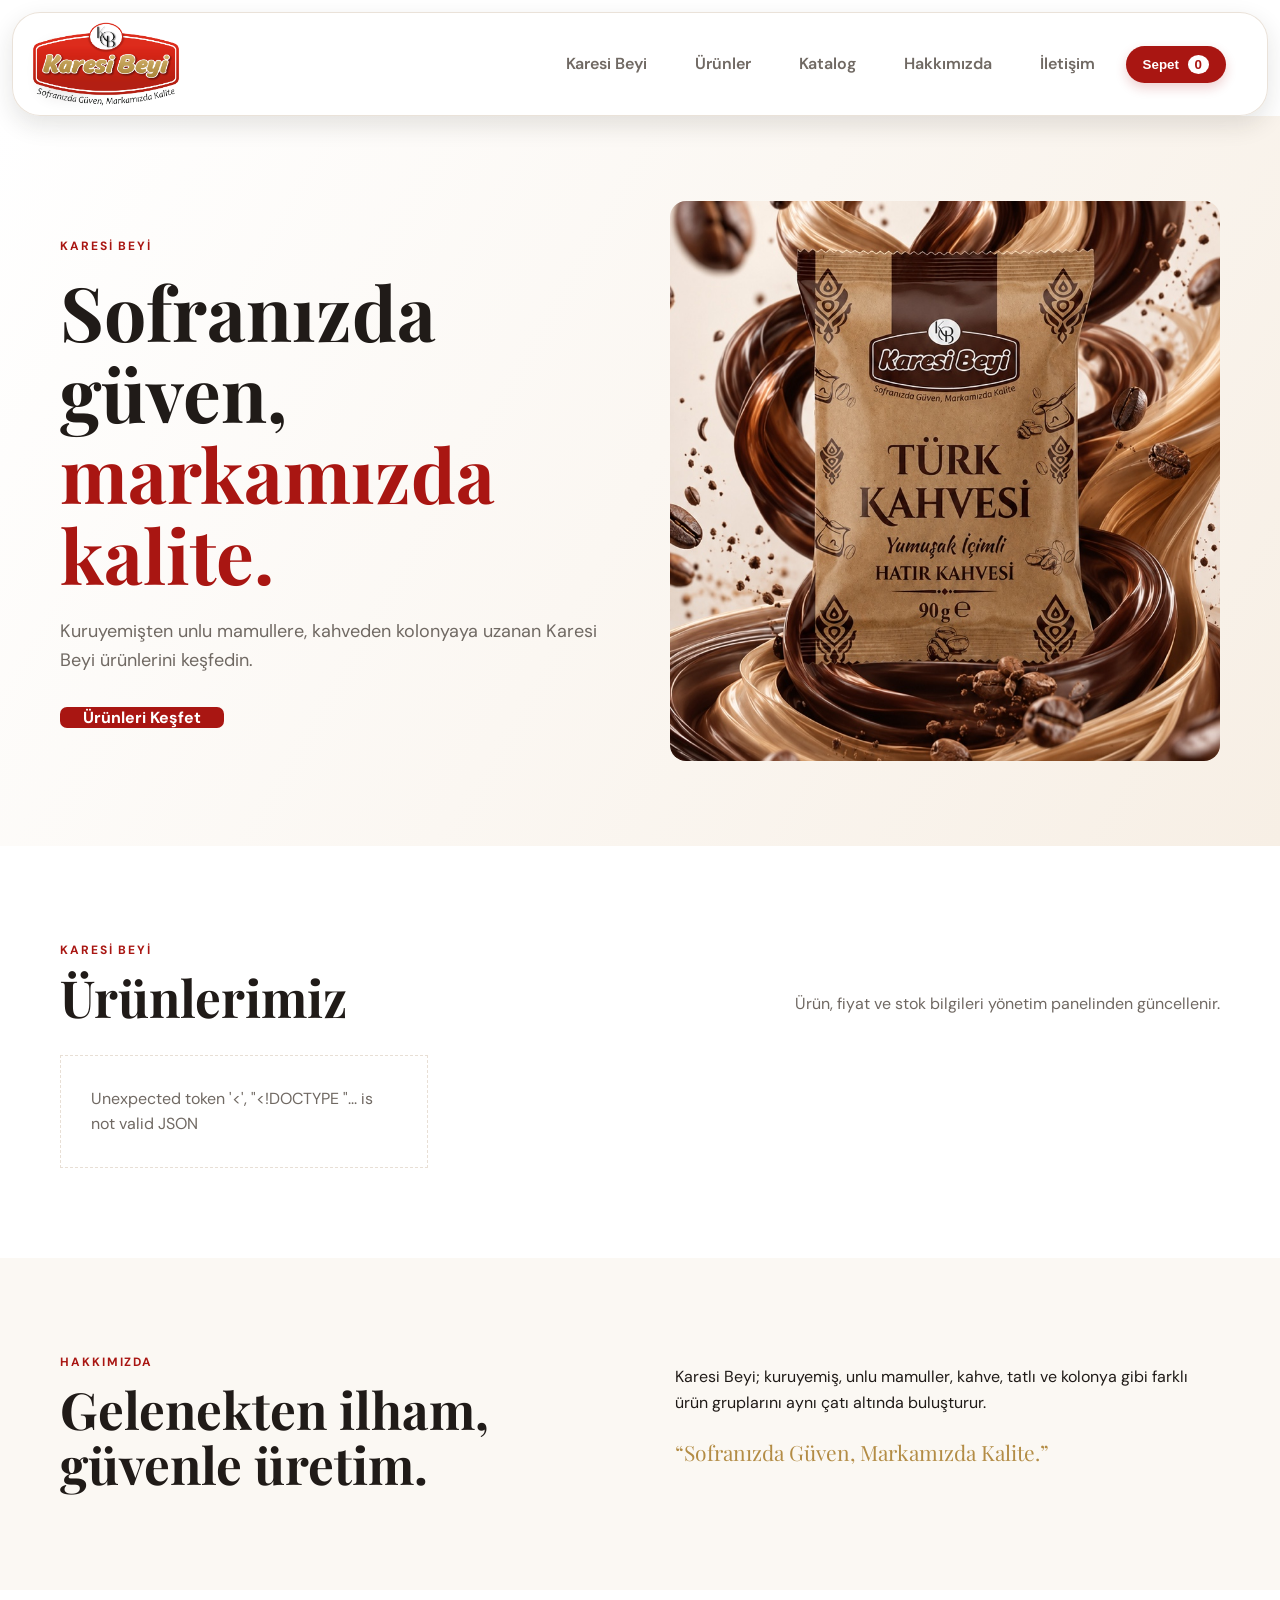
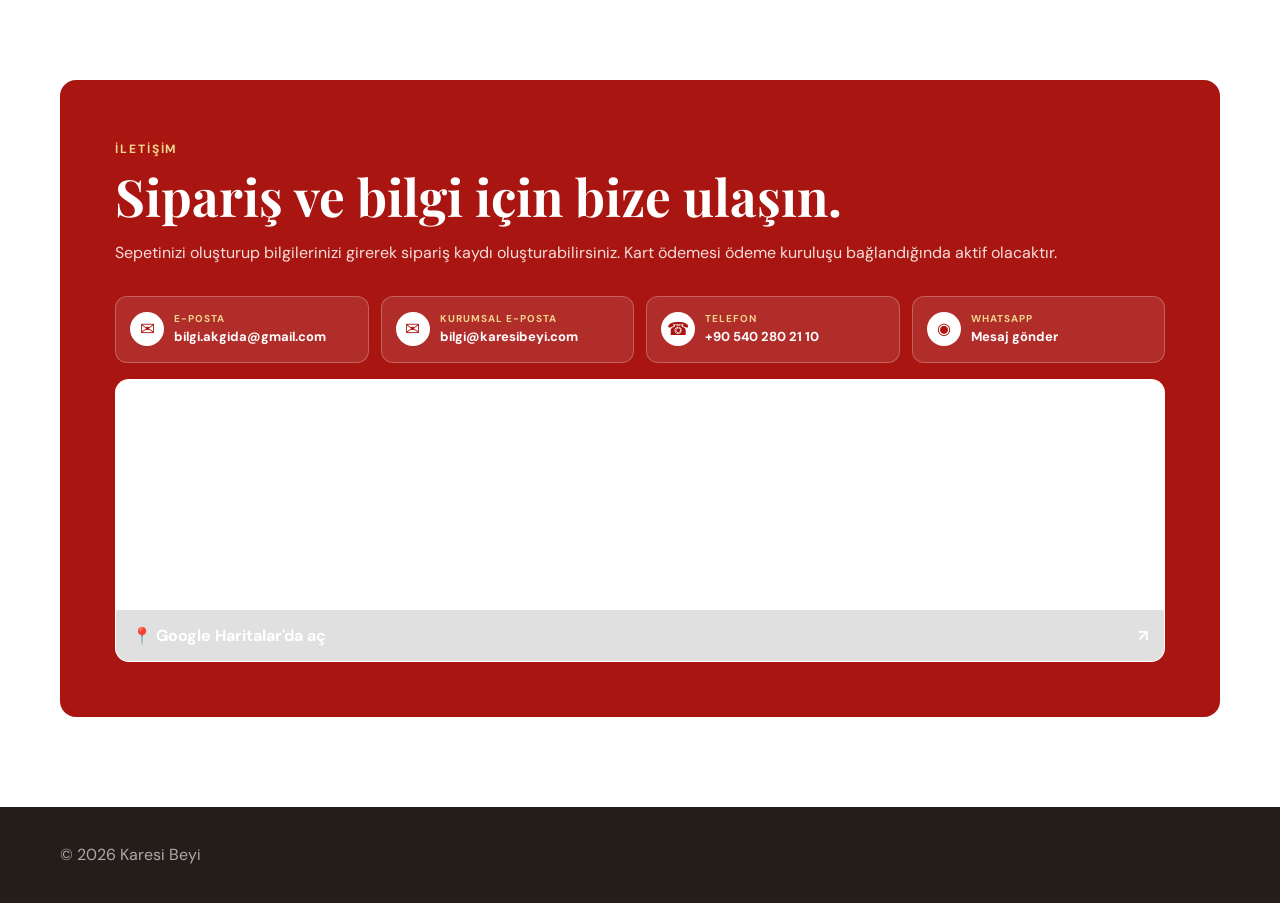
==== public/index.html @ 1f0e29c3 "Refine compact mobile product cards Co-authored-by: Copilot <223556219+Copilot@users.noreply.github." ====
<!doctype html>
<html lang="tr">
<head>
<meta charset="utf-8">
<meta name="viewport" content="width=device-width,initial-scale=1">
<meta name="description" content="Karesi Beyi ürünleri. Kuruyemiş, unlu mamuller, kahve, helva, kolonya ve daha fazlası.">
<title>Karesi Beyi | Sofranızda Güven, Markamızda Kalite</title>
<link rel="icon" type="image/png" href="assets/KB.png">
<link rel="stylesheet" href="style.css?v=mobile-product-cards-2-20261002">
</head>
<body>
<header class="site-header">
  <div class="container nav-wrap">
    <a class="brand" href="#top" aria-label="Karesi Beyi ana sayfa">
      <span class="brand-mark"><img src="assets/logo.png" alt="Karesi Beyi"></span>
    </a>
    <nav class="nav" id="siteNav">
      <a href="#top">Karesi Beyi</a>
      <a href="/products.html">Ürünler</a>
      <a href="/products.html">Katalog</a>
      <a href="#hakkimizda">Hakkımızda</a>
      <a href="#iletisim">İletişim</a>
      <button class="cart-btn" id="openCart">Sepet <span id="cartCount">0</span></button>
    </nav>
    <button class="menu-toggle" id="menuToggle" aria-label="Menüyü aç" aria-expanded="false">☰</button>
  </div>
</header>

<main id="top">
<section class="hero">
  <div class="container hero-grid">
    <div>
      <span class="eyebrow">Karesi Beyi</span>
      <h1>Sofranızda güven,<br><strong>markamızda kalite.</strong></h1>
      <p>Kuruyemişten unlu mamullere, kahveden kolonyaya uzanan Karesi Beyi ürünlerini keşfedin.</p>
      <a class="btn primary" href="#urunler">Ürünleri Keşfet</a>
    </div>
    <img class="hero-img" src="assets/kuruyemisler/turk-kahvesi.jpeg" alt="Karesi Beyi Türk Kahvesi">
  </div>
</section>

<section class="section" id="urunler">
  <div class="container">
    <div class="heading products-heading">
      <div>
        <span class="kicker">Karesi Beyi</span>
        <h2>Ürünlerimiz</h2>
      </div>
      <p>Ürün, fiyat ve stok bilgileri yönetim panelinden güncellenir.</p>
    </div>
    <div id="productGrid" class="product-grid"></div>
  </div>
</section>

<section class="section muted" id="hakkimizda">
  <div class="container two-col">
    <div><span class="kicker">Hakkımızda</span><h2>Gelenekten ilham, güvenle üretim.</h2></div>
    <div><p>Karesi Beyi; kuruyemiş, unlu mamuller, kahve, tatlı ve kolonya gibi farklı ürün gruplarını aynı çatı altında buluşturur.</p><p class="quote">“Sofranızda Güven, Markamızda Kalite.”</p></div>
  </div>
</section>

<section class="section" id="iletisim">
  <div class="container contact">
    <span class="kicker">İletişim</span>
    <h2>Sipariş ve bilgi için bize ulaşın.</h2>
    <p>Sepetinizi oluşturup bilgilerinizi girerek sipariş kaydı oluşturabilirsiniz. Kart ödemesi ödeme kuruluşu bağlandığında aktif olacaktır.</p>
    <div class="contact-details">
      <a class="contact-item" href="mailto:bilgi.akgida@gmail.com">
        <span class="contact-icon" aria-hidden="true">✉</span>
        <span><small>E-posta</small><strong>bilgi.akgida@gmail.com</strong></span>
      </a>
      <a class="contact-item" href="mailto:bilgi@karesibeyi.com">
        <span class="contact-icon" aria-hidden="true">✉</span>
        <span><small>Kurumsal e-posta</small><strong>bilgi@karesibeyi.com</strong></span>
      </a>
      <a class="contact-item" href="tel:+905402802110">
        <span class="contact-icon" aria-hidden="true">☎</span>
        <span><small>Telefon</small><strong>+90 540 280 21 10</strong></span>
      </a>
      <a class="contact-item" href="https://wa.me/905402802110" target="_blank" rel="noopener noreferrer">
        <span class="contact-icon whatsapp-icon" aria-hidden="true">◉</span>
        <span><small>WhatsApp</small><strong>Mesaj gönder</strong></span>
      </a>
    </div>
    <div class="map-frame">
      <iframe
        title="Ak Gıda Satış ve Pazarlama konumu"
        src="https://www.google.com/maps?q=39.672668,27.88348&z=15&output=embed"
        loading="lazy"
        referrerpolicy="no-referrer-when-downgrade"></iframe>
      <a class="map-link" href="https://maps.app.goo.gl/a7nsjvpkQYQzvf5y8" target="_blank" rel="noopener noreferrer">
        <span>📍 Google Haritalar'da aç</span><span aria-hidden="true">↗</span>
      </a>
    </div>
  </div>
</section>
</main>

<div class="drawer" id="cartDrawer" aria-hidden="true">
  <div class="drawer-panel">
    <div class="drawer-head"><h2>Sepetim</h2><button id="closeCart">×</button></div>
    <div id="cartItems"></div>
    <div class="cart-total"><span>Toplam</span><strong id="cartTotal">₺0,00</strong></div>
    <button class="btn primary full" id="checkoutBtn">Siparişi Oluştur</button>
    <p class="small">Kart ödemesi henüz bağlı değil. Bu aşamada sipariş kaydı oluşturulur.</p>
  </div>
</div>

<div class="modal" id="checkoutModal">
  <div class="modal-box">
    <button class="close" id="closeCheckout">×</button>
    <span class="kicker">Sipariş</span><h2>Bilgilerinizi girin</h2>
    <form id="checkoutForm">
      <input required name="name" placeholder="Ad Soyad">
      <input required name="phone" placeholder="Telefon">
      <input required type="email" name="email" placeholder="E-posta">
      <input required name="city" placeholder="İl">
      <input required name="district" placeholder="İlçe">
      <textarea required name="address" placeholder="Açık adres"></textarea>
      <textarea name="note" placeholder="Sipariş notu (opsiyonel)"></textarea>
      <button class="btn primary full" type="submit">Siparişi Gönder</button>
    </form>
    <div id="checkoutMessage"></div>
  </div>
</div>

<footer><div class="container">© <span id="year"></span> Karesi Beyi</div></footer>
<script src="script.js?v=mobile-first-20261002"></script>
</body>
</html>
---- public/style.css ----
@import url('https://fonts.googleapis.com/css2?family=DM+Sans:wght@400;500;600;700&family=Playfair+Display:wght@600;700&display=swap');

:root{--red:#a91612;--dark:#241d19;--cream:#fbf8f3;--muted:#706963;--line:#e8dfd5}
*{box-sizing:border-box}html{scroll-behavior:smooth}body{margin:0;color:#201b18;font-family:"DM Sans",Arial,sans-serif;line-height:1.6}
a{text-decoration:none;color:inherit}.container{width:min(1160px,calc(100% - 32px));margin:auto}
.site-header{position:sticky;top:0;z-index:20;background:transparent;border:0;backdrop-filter:none;padding-top:12px}
.nav-wrap{width:calc(100% - 24px);min-height:104px;display:flex;align-items:center;justify-content:space-between;padding:0 32px 0 28px;border:1px solid rgba(232,223,213,.9);border-radius:28px;background:rgba(255,255,255,.96);box-shadow:0 9px 24px rgba(36,29,25,.12);transition:min-height .25s ease}.brand{position:relative;z-index:2;display:inline-flex;align-items:center;color:var(--dark);transition:transform .25s ease}.brand:hover{transform:translateY(-2px)}.brand-mark{position:relative;display:grid;place-items:center;width:52px;height:52px;margin:0;border:1px solid #ead4c7;border-radius:15px;background:linear-gradient(145deg,#fff,#f8eee5);box-shadow:0 7px 16px rgba(36,29,25,.1);overflow:visible}.brand-mark img{position:absolute;z-index:3;width:190px;height:90px;max-width:none;object-fit:contain;display:block;transform:translate(35px,0)}.site-header.scrolled .nav-wrap{min-height:88px}.site-header.scrolled .brand-mark{width:42px;height:42px;margin:0;border-radius:12px}.site-header.scrolled .brand-mark img{width:170px;height:80px;transform:translate(35px,0)}.nav{display:flex;align-items:center;gap:14px;padding:7px 9px;border:0;border-radius:999px;background:transparent;font-weight:600;font-size:16px}
.nav a{position:relative;padding:12px 17px;color:var(--muted);border-radius:999px;transition:color .2s ease,background .2s ease}.nav a:hover,.nav a.active{color:var(--red);background:#fff5f2}.nav a::after{content:"";position:absolute;left:50%;bottom:3px;width:0;height:2px;border-radius:2px;background:var(--red);transform:translateX(-50%);transition:width .2s ease}.nav a:hover::after,.nav a.active::after{width:18px}
.cart-btn{border:0;background:var(--red);color:#fff;border-radius:999px;padding:11px 17px;font-weight:700;cursor:pointer;box-shadow:0 5px 12px rgba(169,22,18,.2);transition:transform .2s ease,background .2s ease}.cart-btn:hover{background:#86110e;transform:translateY(-1px)}
.cart-btn span{background:#fff;color:var(--red);border-radius:50%;padding:2px 7px;margin-left:5px}
.menu-toggle{display:none;border:0;background:#fff4f1;color:var(--red);border-radius:10px;padding:8px 11px;font-size:22px;cursor:pointer}.hero{background:linear-gradient(120deg,#fff,#f7efe5);padding:85px 0}
.hero-grid{display:grid;grid-template-columns:1fr 1fr;gap:60px;align-items:center}
.eyebrow,.kicker{color:var(--red);font-size:12px;letter-spacing:.16em;text-transform:uppercase;font-weight:700}
.hero h1,h2{font-family:"Playfair Display",serif;line-height:1.08}.hero h1{font-size:clamp(45px,6vw,75px);margin:14px 0 22px}
.hero h1 strong{color:var(--red)}.hero p{font-size:18px;color:var(--muted);max-width:560px;margin-bottom:30px}
.hero-img{width:100%;max-height:560px;object-fit:cover;border-radius:16px}.btn{border:0;min-height:50px;padding:0 23px;border-radius:7px;font-weight:700;cursor:pointer}
.primary{background:var(--red);color:#fff}.full{width:100%}.section{padding:90px 0}.muted{background:var(--cream)}
.heading{display:flex;justify-content:space-between;align-items:end;gap:30px;margin-bottom:22px}.heading p{max-width:430px;color:var(--muted)}
h2{font-size:clamp(34px,4vw,52px);margin:8px 0}.product-grid{display:grid;grid-template-columns:repeat(3,1fr);gap:20px}
.product-grid{display:grid;gap:28px}.product-rail{min-width:0;padding:25px;border:1px solid var(--line);border-radius:20px;background:linear-gradient(135deg,#fff 0%,#fbf7f1 100%);box-shadow:0 12px 30px rgba(36,29,25,.06)}.rail-heading{display:flex;align-items:center;gap:14px;min-height:40px;margin-bottom:18px}.rail-heading h3{font-family:"Playfair Display",serif;font-size:29px;line-height:1.15;white-space:nowrap;margin:0}.rail-heading span{color:var(--red);font-size:11px;line-height:1.2;font-weight:700;letter-spacing:.13em;text-transform:uppercase;white-space:nowrap}.rail-window{overflow:hidden;margin:0;border-radius:12px}.rail-track{display:flex;gap:20px;width:max-content;animation:rail-slide 28s linear infinite}.rail-duplicate{display:contents}.single-product .rail-track{width:100%;animation:none}.product-rail:hover .rail-track{animation-play-state:paused}.category-empty{padding:28px 20px;border:1px dashed var(--line);border-radius:12px;color:var(--muted);text-align:center}
@keyframes rail-slide{from{transform:translateX(0)}to{transform:translateX(calc(-50% - 10px))}}
.product-card{display:flex;flex-direction:column;flex:0 0 300px;height:515px;border:1px solid var(--line);background:#fff;box-shadow:0 8px 24px rgba(36,29,25,.05)}.product-img{height:270px;flex:0 0 270px;background:#f5f1ec;overflow:hidden}
.product-img img{width:100%;height:100%;object-fit:cover}.product-info{display:flex;flex:0 0 245px;flex-direction:column;height:245px;padding:18px}.product-info small{color:var(--red);font-weight:700;text-transform:uppercase}
.product-info h3{min-height:58px;font-family:"Playfair Display",serif;font-size:23px;line-height:1.25;margin:5px 0}.product-description{height:44px;overflow:hidden;color:var(--muted);font-size:14px}
.price{height:28px;font-weight:700;font-size:18px;margin:12px 0}.add{width:100%;margin-top:auto;border:1px solid var(--red);background:#fff;color:var(--red);padding:11px;border-radius:6px;font-weight:700;cursor:pointer}
.add:hover{background:var(--red);color:#fff}.add:disabled{opacity:.45;cursor:not-allowed;background:#fff;color:#777;border-color:#ddd}
.two-col{display:grid;grid-template-columns:1fr 1fr;gap:70px}.quote{font-family:"Playfair Display",serif;color:#b38c45;font-size:21px}
.contact{background:var(--red);color:#fff;padding:55px;border-radius:16px}.contact .kicker{color:#f1d58d}.contact p{color:#f4ddda}
.contact-details{display:grid;grid-template-columns:repeat(auto-fit,minmax(205px,1fr));gap:12px;margin-top:30px}.contact-item{display:flex;align-items:center;gap:10px;min-width:0;padding:14px;border:1px solid rgba(255,255,255,.24);border-radius:12px;background:rgba(255,255,255,.1);transition:background .2s ease,transform .2s ease}.contact-item:hover{background:rgba(255,255,255,.18);transform:translateY(-2px)}.contact-icon{display:grid;place-items:center;flex:0 0 34px;width:34px;height:34px;border-radius:50%;background:#fff;color:var(--red);font-size:18px}.whatsapp-icon{font-size:16px}.contact-item span:last-child{display:flex;flex-direction:column;min-width:0}.contact-item small{color:#f1d58d;font-size:10px;font-weight:700;letter-spacing:.1em;text-transform:uppercase}.contact-item strong{overflow:hidden;color:#fff;font-size:13px;text-overflow:ellipsis;white-space:nowrap}.map-frame{margin-top:16px;overflow:hidden;border:1px solid rgba(255,255,255,.3);border-radius:14px;background:#fff}.map-frame iframe{display:block;width:100%;height:230px;border:0}.map-link{display:flex;justify-content:space-between;gap:15px;padding:13px 16px;color:#fff;font-weight:700;background:rgba(0,0,0,.12)}.map-link:hover{background:rgba(0,0,0,.2)}
footer{background:var(--dark);color:#aaa;padding:35px 0}.drawer,.modal{position:fixed;inset:0;background:rgba(0,0,0,.45);z-index:100;display:none}
.drawer.open,.modal.open{display:block}.drawer-panel{margin-left:auto;width:min(450px,100%);height:100%;background:#fff;padding:25px;overflow:auto}
.drawer-head{display:flex;justify-content:space-between}.drawer-head button,.close{border:0;background:none;font-size:30px;cursor:pointer}
.cart-row{display:grid;grid-template-columns:70px 1fr auto;gap:12px;padding:15px 0;border-bottom:1px solid var(--line)}
.cart-row img{width:70px;height:70px;object-fit:cover}.qty button{border:1px solid var(--line);background:#fff;padding:2px 8px;cursor:pointer}
.cart-total{display:flex;justify-content:space-between;font-size:19px;padding:20px 0}.small{font-size:12px;color:#777}
.modal{align-items:center;justify-content:center}.modal.open{display:flex}.modal-box{position:relative;background:#fff;width:min(560px,calc(100% - 28px));max-height:90vh;overflow:auto;padding:35px;border-radius:14px}
.close{position:absolute;right:15px;top:10px}.modal form{display:grid;gap:11px;margin-top:20px}
.modal input,.modal textarea{width:100%;padding:13px;border:1px solid var(--line);border-radius:6px;font:inherit}
.modal textarea{min-height:90px;resize:vertical}.error,.success{margin-top:15px;padding:10px;border-radius:6px}
.error{background:#fee;color:#900}.success{background:#efe;color:#063}.empty{padding:30px;border:1px dashed var(--line);color:var(--muted)}
@media(max-width:800px){.site-header{padding-top:8px}.nav-wrap{width:calc(100% - 16px);min-height:78px;padding:0 18px;border-radius:20px}.nav{position:absolute;top:75px;left:16px;right:16px;display:none;flex-direction:column;align-items:stretch;gap:4px;padding:10px;border:1px solid var(--line);border-radius:16px;background:#fff;box-shadow:0 14px 30px rgba(36,29,25,.12)}.nav.open{display:flex}.nav a{text-align:center;padding:12px}.nav a::after{display:none}.cart-btn{width:100%}.menu-toggle{display:block}.hero-grid,.two-col{grid-template-columns:1fr}.heading{display:block}.heading p{margin-top:14px}.hero{padding:60px 0}.rail-track{animation-duration:23s}}
@media(max-width:800px){.nav{position:absolute;top:75px;left:16px;right:16px;display:none;flex-direction:column;align-items:stretch;gap:4px;padding:10px;border-radius:16px;box-shadow:0 14px 30px rgba(36,29,25,.12)}.nav.open{display:flex}.nav a{text-align:center;padding:12px}.nav a::after{display:none}.cart-btn{width:100%}.menu-toggle{display:block}.hero-grid,.two-col{grid-template-columns:1fr}.heading{display:block}.heading p{margin-top:14px}.hero{padding:60px 0}.rail-track{animation-duration:23s}}
@media(max-width:800px){.product-grid{grid-template-columns:1fr}.contact-details{grid-template-columns:repeat(2,1fr)}}
@media(max-width:550px){.brand-mark{width:52px;height:52px;margin:0;border-radius:15px}.brand-mark img{width:165px;height:78px;transform:translate(35px,0)}.site-header.scrolled .brand-mark{width:42px;height:42px;margin:0}.site-header.scrolled .brand-mark img{width:150px;height:70px;transform:translate(35px,0)}.product-grid{gap:18px}.product-rail{width:100%;overflow:hidden;padding:16px;border-radius:15px}.rail-heading{align-items:flex-start;flex-direction:row;justify-content:space-between;gap:8px;min-height:34px;margin-bottom:14px}.rail-heading h3{max-width:65%;overflow:hidden;font-size:23px;text-overflow:ellipsis;white-space:nowrap}.rail-heading span{font-size:9px;text-align:right}.rail-window{width:100%;overflow-x:auto;overflow-y:hidden;touch-action:pan-x;overscroll-behavior-x:contain;-webkit-overflow-scrolling:touch;scrollbar-width:none}.rail-window::-webkit-scrollbar{display:none}.rail-track{display:flex;gap:12px;width:max-content;animation:rail-slide 26s linear infinite;scroll-snap-type:x proximity}.rail-track>.product-card{scroll-snap-align:start}.rail-duplicate{display:contents}.single-product .rail-track{display:flex;width:100%;animation:none}.product-card{flex:0 0 calc(100vw - 72px);width:calc(100vw - 72px);height:485px}.product-img{height:240px;flex-basis:240px}.product-info{flex-basis:245px;height:245px;padding:16px}.contact{padding:30px 22px}.contact-details{grid-template-columns:1fr}.contact-item strong{font-size:12px}}
@media(max-width:550px){.hero{padding:40px 0}.hero h1{font-size:clamp(38px,10vw,44px);margin:12px 0 16px}.hero p{font-size:16px;margin-bottom:22px}.hero-img{height:360px;max-height:none;object-fit:cover}.section{padding:64px 0}.product-card{flex-basis:calc(100vw - 92px);width:calc(100vw - 92px);height:455px}.product-img{height:210px;flex-basis:210px}.product-info{height:245px;flex-basis:245px}.rail-window{touch-action:pan-x pan-y}.rail-window.user-interacting .rail-track{animation-play-state:paused!important}}
@media(max-width:550px){.product-rail{padding:14px;border-radius:16px;background:#fff;box-shadow:0 5px 18px rgba(36,29,25,.05)}.rail-heading{margin-bottom:12px}.rail-heading h3{font-size:21px}.rail-window{border-radius:12px}.rail-track{gap:12px}.product-card{flex:0 0 min(270px,calc(100vw - 92px));width:min(270px,calc(100vw - 92px));height:auto;overflow:hidden;border:1px solid #eee8e1;border-radius:13px;box-shadow:0 3px 12px rgba(36,29,25,.06)}.product-img{height:170px;flex:0 0 170px;padding:10px;background:#f8f6f2}.product-img img{border-radius:7px;object-fit:contain}.product-info{height:auto;min-height:0;flex:1 0 auto;padding:13px}.product-info small{font-size:10px;letter-spacing:.08em}.product-info h3{min-height:0;font-size:19px;line-height:1.2;margin:5px 0}.product-description{display:-webkit-box;height:auto;max-height:38px;margin:3px 0;overflow:hidden;font-size:12px;line-height:1.5;-webkit-box-orient:vertical;-webkit-line-clamp:2}.price{height:auto;margin:7px 0;font-size:17px}.add{margin-top:8px;padding:9px 10px;border-radius:8px;font-size:13px}}
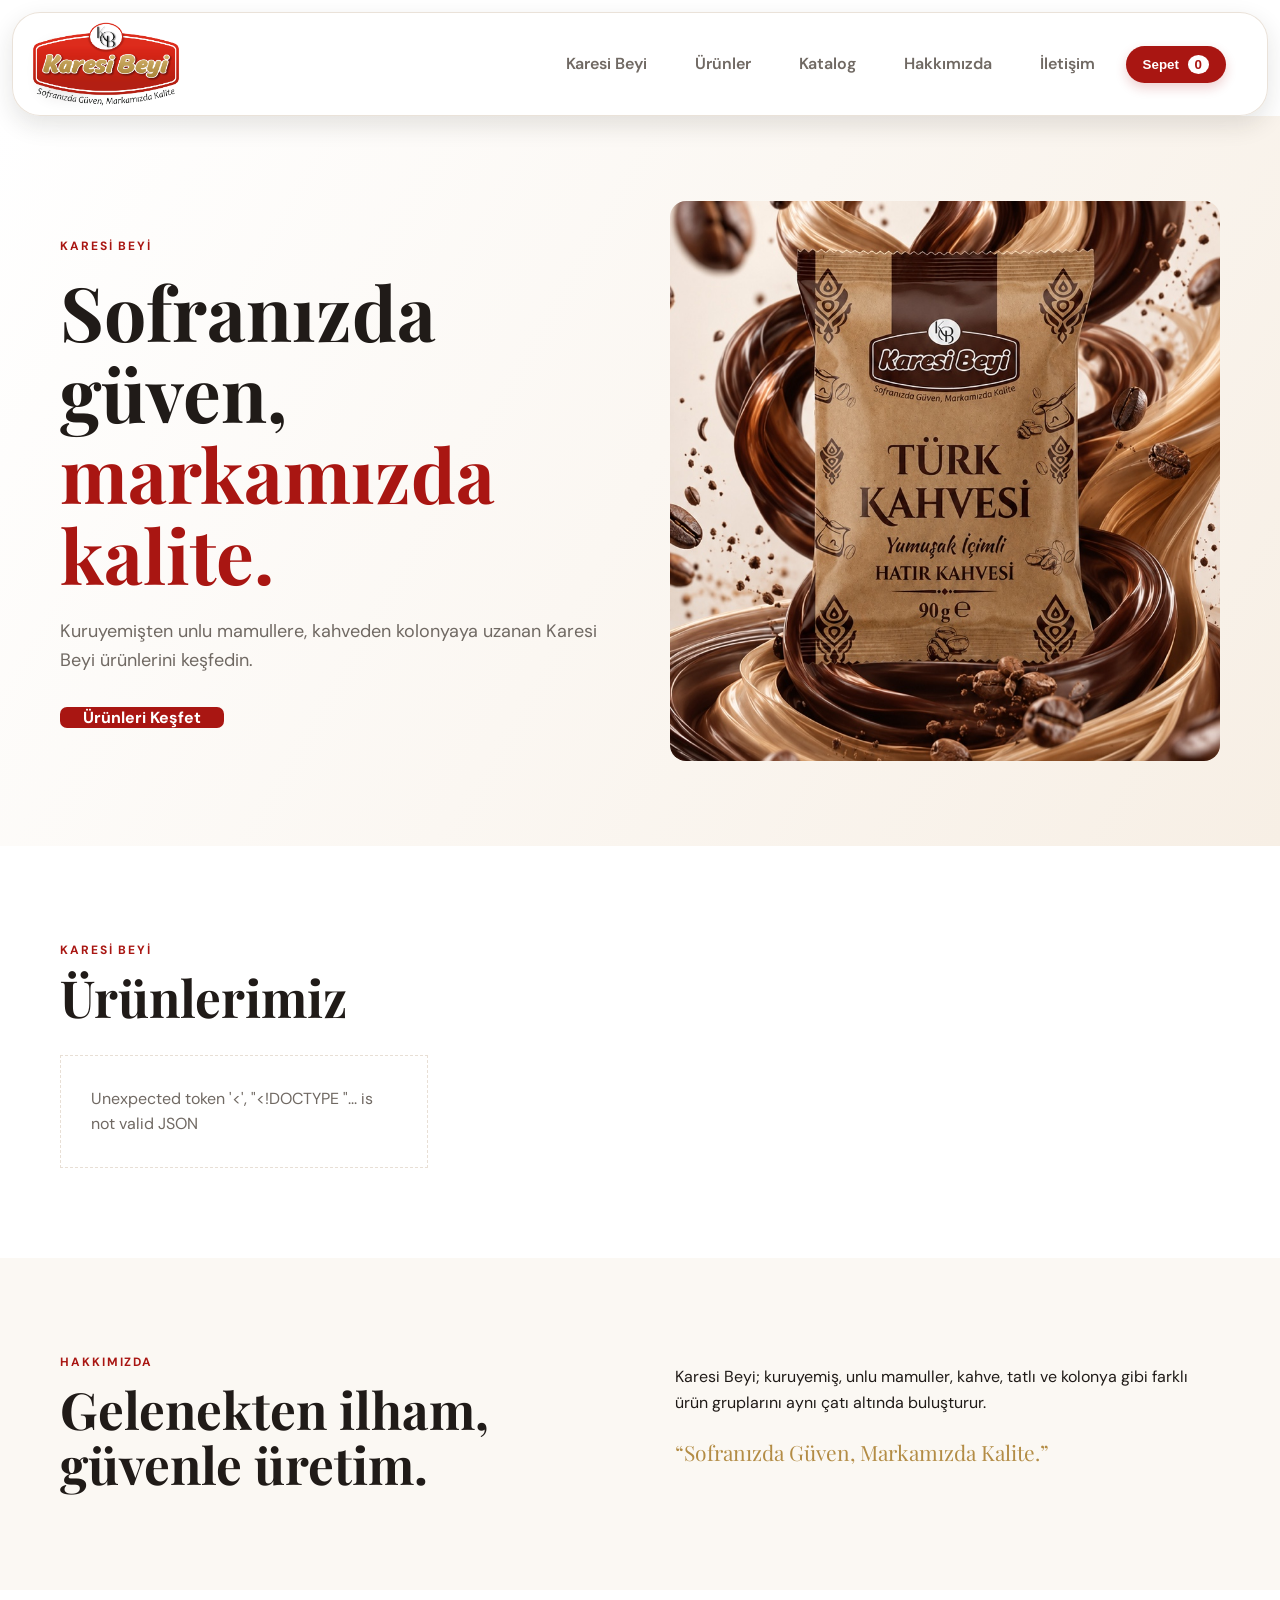
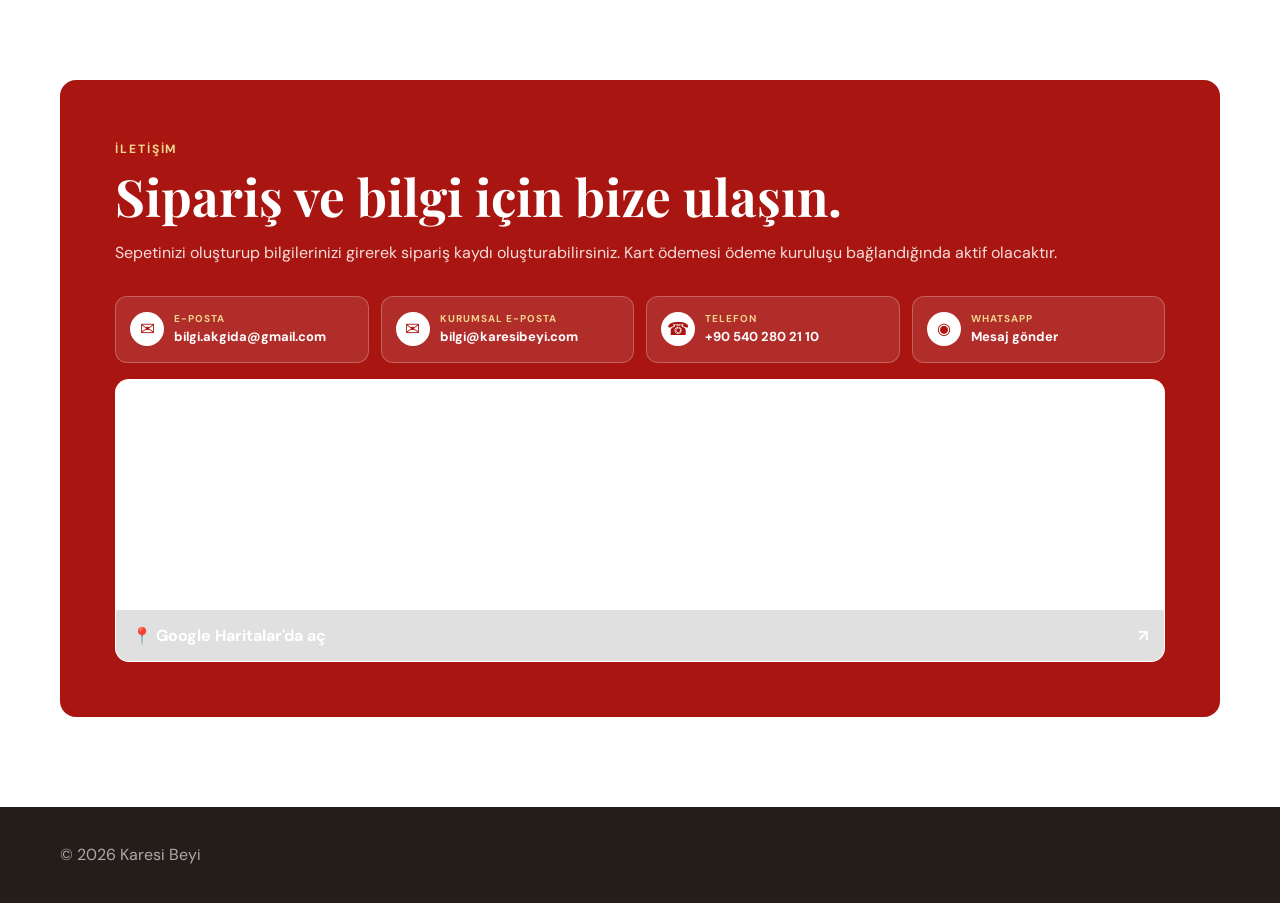
==== commit e053bbfb: "Remove products section helper text Co-authored-by: Copilot <223556219+Copilot@users.noreply.github." ====
--- a/public/index.html
+++ b/public/index.html
@@ -6,7 +6,7 @@
 <meta name="description" content="Karesi Beyi ürünleri. Kuruyemiş, unlu mamuller, kahve, helva, kolonya ve daha fazlası.">
 <title>Karesi Beyi | Sofranızda Güven, Markamızda Kalite</title>
 <link rel="icon" type="image/png" href="assets/KB.png">
-<link rel="stylesheet" href="style.css?v=mobile-product-cards-2-20261002">
+<link rel="stylesheet" href="style.css?v=mobile-product-image-fill-20261002">
 </head>
 <body>
 <header class="site-header">
@@ -46,7 +46,6 @@
         <span class="kicker">Karesi Beyi</span>
         <h2>Ürünlerimiz</h2>
       </div>
-      <p>Ürün, fiyat ve stok bilgileri yönetim panelinden güncellenir.</p>
     </div>
     <div id="productGrid" class="product-grid"></div>
   </div>
@@ -125,6 +124,6 @@
 </div>
 
 <footer><div class="container">© <span id="year"></span> Karesi Beyi</div></footer>
-<script src="script.js?v=mobile-first-20261002"></script>
+<script src="script.js?v=mobile-product-card-design-20261002"></script>
 </body>
 </html>
--- a/public/style.css
+++ b/public/style.css
@@ -43,4 +43,4 @@
 @media(max-width:800px){.product-grid{grid-template-columns:1fr}.contact-details{grid-template-columns:repeat(2,1fr)}}
 @media(max-width:550px){.brand-mark{width:52px;height:52px;margin:0;border-radius:15px}.brand-mark img{width:165px;height:78px;transform:translate(35px,0)}.site-header.scrolled .brand-mark{width:42px;height:42px;margin:0}.site-header.scrolled .brand-mark img{width:150px;height:70px;transform:translate(35px,0)}.product-grid{gap:18px}.product-rail{width:100%;overflow:hidden;padding:16px;border-radius:15px}.rail-heading{align-items:flex-start;flex-direction:row;justify-content:space-between;gap:8px;min-height:34px;margin-bottom:14px}.rail-heading h3{max-width:65%;overflow:hidden;font-size:23px;text-overflow:ellipsis;white-space:nowrap}.rail-heading span{font-size:9px;text-align:right}.rail-window{width:100%;overflow-x:auto;overflow-y:hidden;touch-action:pan-x;overscroll-behavior-x:contain;-webkit-overflow-scrolling:touch;scrollbar-width:none}.rail-window::-webkit-scrollbar{display:none}.rail-track{display:flex;gap:12px;width:max-content;animation:rail-slide 26s linear infinite;scroll-snap-type:x proximity}.rail-track>.product-card{scroll-snap-align:start}.rail-duplicate{display:contents}.single-product .rail-track{display:flex;width:100%;animation:none}.product-card{flex:0 0 calc(100vw - 72px);width:calc(100vw - 72px);height:485px}.product-img{height:240px;flex-basis:240px}.product-info{flex-basis:245px;height:245px;padding:16px}.contact{padding:30px 22px}.contact-details{grid-template-columns:1fr}.contact-item strong{font-size:12px}}
 @media(max-width:550px){.hero{padding:40px 0}.hero h1{font-size:clamp(38px,10vw,44px);margin:12px 0 16px}.hero p{font-size:16px;margin-bottom:22px}.hero-img{height:360px;max-height:none;object-fit:cover}.section{padding:64px 0}.product-card{flex-basis:calc(100vw - 92px);width:calc(100vw - 92px);height:455px}.product-img{height:210px;flex-basis:210px}.product-info{height:245px;flex-basis:245px}.rail-window{touch-action:pan-x pan-y}.rail-window.user-interacting .rail-track{animation-play-state:paused!important}}
-@media(max-width:550px){.product-rail{padding:14px;border-radius:16px;background:#fff;box-shadow:0 5px 18px rgba(36,29,25,.05)}.rail-heading{margin-bottom:12px}.rail-heading h3{font-size:21px}.rail-window{border-radius:12px}.rail-track{gap:12px}.product-card{flex:0 0 min(270px,calc(100vw - 92px));width:min(270px,calc(100vw - 92px));height:auto;overflow:hidden;border:1px solid #eee8e1;border-radius:13px;box-shadow:0 3px 12px rgba(36,29,25,.06)}.product-img{height:170px;flex:0 0 170px;padding:10px;background:#f8f6f2}.product-img img{border-radius:7px;object-fit:contain}.product-info{height:auto;min-height:0;flex:1 0 auto;padding:13px}.product-info small{font-size:10px;letter-spacing:.08em}.product-info h3{min-height:0;font-size:19px;line-height:1.2;margin:5px 0}.product-description{display:-webkit-box;height:auto;max-height:38px;margin:3px 0;overflow:hidden;font-size:12px;line-height:1.5;-webkit-box-orient:vertical;-webkit-line-clamp:2}.price{height:auto;margin:7px 0;font-size:17px}.add{margin-top:8px;padding:9px 10px;border-radius:8px;font-size:13px}}
+@media(max-width:550px){.product-rail{container-type:inline-size;padding:0;border:0;border-radius:0;background:transparent;box-shadow:none}.rail-heading{margin:0 2px 12px}.rail-heading h3{font-size:21px}.rail-window{width:100%;overflow-x:auto;overflow-y:hidden;border-radius:16px;scroll-snap-type:x mandatory}.rail-track{gap:12px;width:max-content;animation:none}.product-card{flex:0 0 calc(100cqw - 2px);width:calc(100cqw - 2px);height:auto;min-width:0;overflow:hidden;border:1px solid #e9e3dc;border-radius:16px;background:#fff;box-shadow:0 5px 18px rgba(36,29,25,.08);scroll-snap-align:start}.product-img{height:220px;flex:0 0 220px;padding:0;background:transparent}.product-img img{display:block;width:100%;height:100%;border-radius:0;object-fit:cover}.product-info{height:auto;min-height:0;flex:1 0 auto;padding:14px 16px 16px}.product-info small{color:#8a7c70;font-size:10px;letter-spacing:.1em}.product-info h3{min-height:0;margin:5px 0 7px;color:var(--dark);font-size:20px;line-height:1.25}.product-description{display:-webkit-box;height:auto;max-height:38px;margin:0 0 5px;overflow:hidden;font-size:12px;line-height:1.5;-webkit-box-orient:vertical;-webkit-line-clamp:2}.price{height:auto;margin:8px 0 12px;color:var(--dark);font-size:19px}.add{margin-top:0;padding:11px 12px;border:0;border-radius:10px;background:var(--red);color:#fff;font-size:14px;transition:background .2s ease}.add:hover{background:#86110e;color:#fff}.add:disabled{background:#f0eeeb;color:#89837d;border:0;opacity:1}.rail-window.user-interacting .rail-track{animation-play-state:paused!important}}
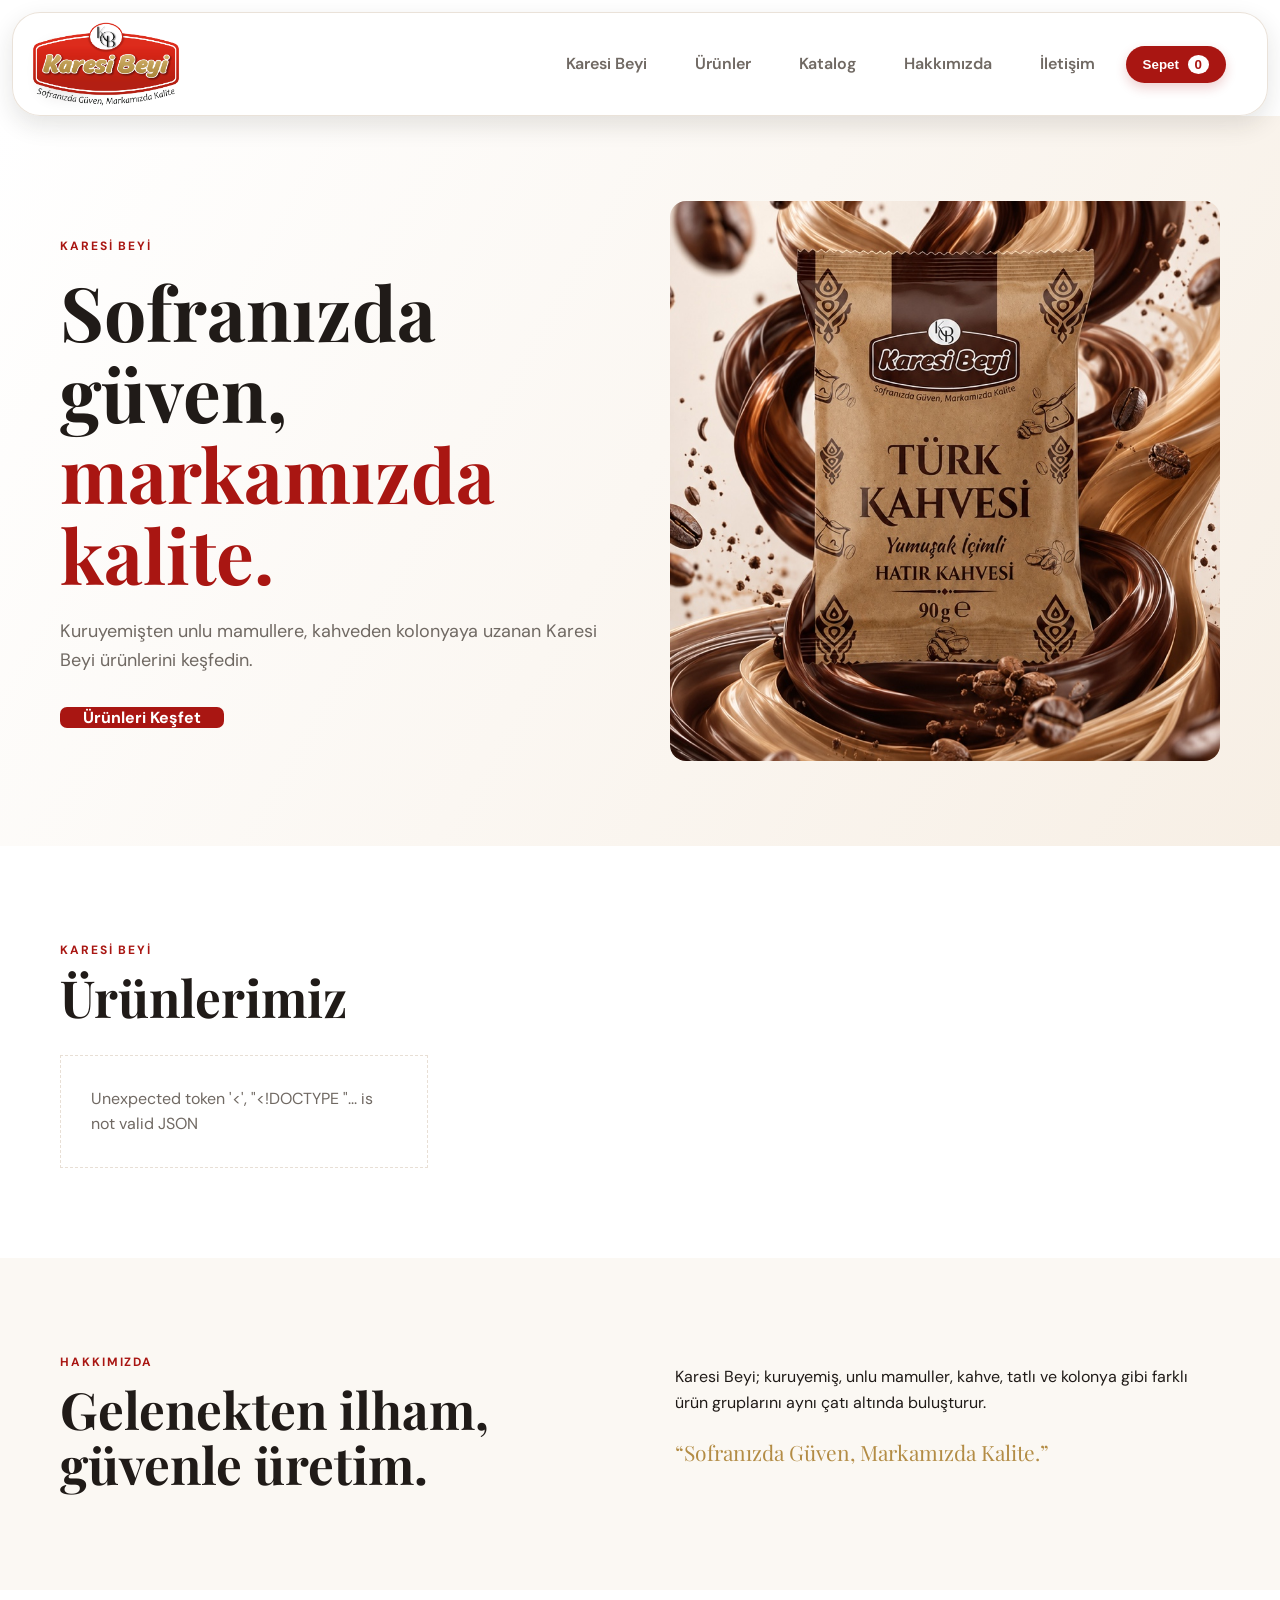
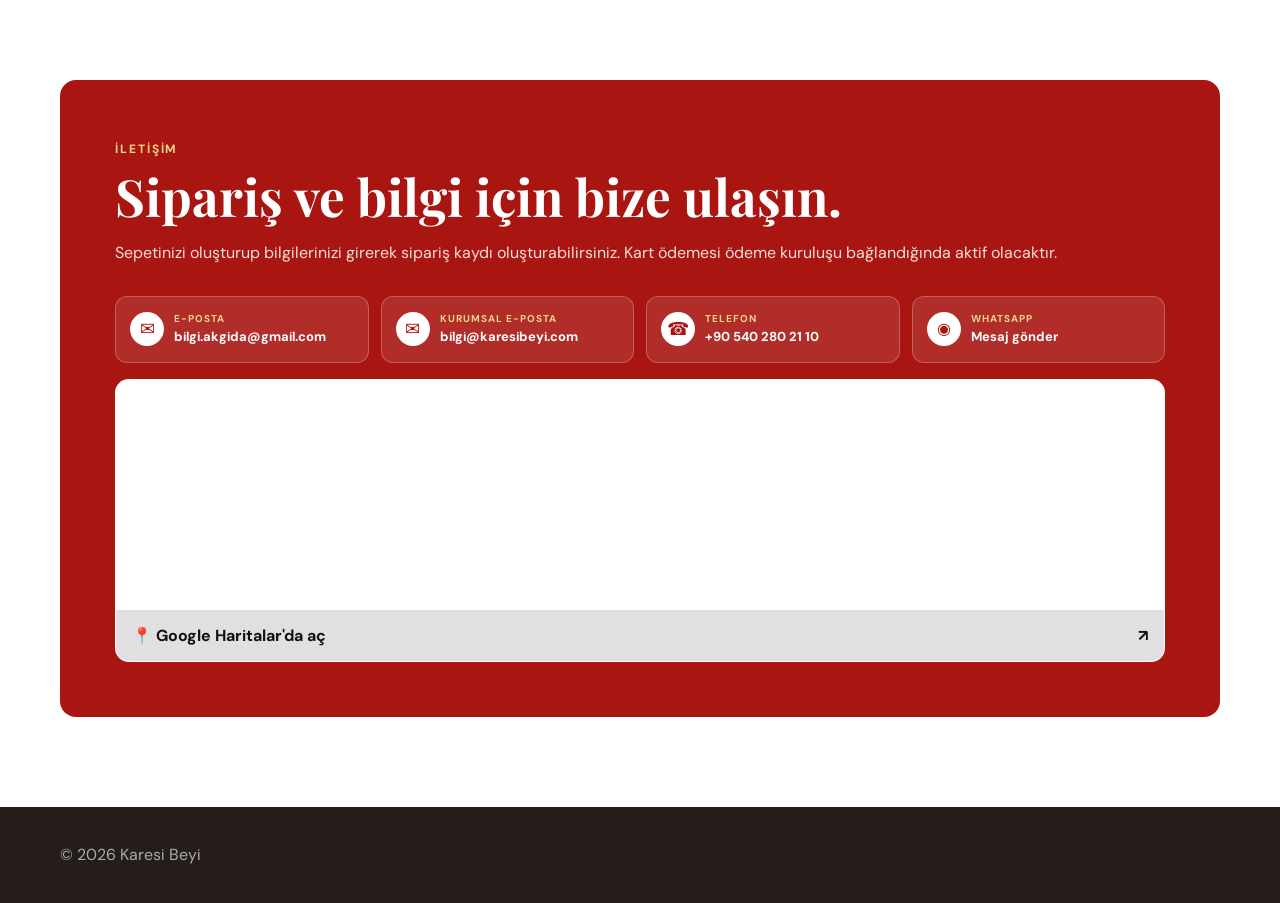
==== commit d098f704: "Set map link text to black Co-authored-by: Copilot <223556219+Copilot@users.noreply.github.com>" ====
--- a/public/index.html
+++ b/public/index.html
@@ -6,7 +6,7 @@
 <meta name="description" content="Karesi Beyi ürünleri. Kuruyemiş, unlu mamuller, kahve, helva, kolonya ve daha fazlası.">
 <title>Karesi Beyi | Sofranızda Güven, Markamızda Kalite</title>
 <link rel="icon" type="image/png" href="assets/KB.png">
-<link rel="stylesheet" href="style.css?v=mobile-product-image-fill-20261002">
+<link rel="stylesheet" href="style.css?v=map-link-black-20261013">
 </head>
 <body>
 <header class="site-header">
@@ -84,10 +84,10 @@
     <div class="map-frame">
       <iframe
         title="Ak Gıda Satış ve Pazarlama konumu"
-        src="https://www.google.com/maps?q=39.672668,27.88348&z=15&output=embed"
+        src="https://www.google.com/maps?q=39.6726394,27.8834736&z=15&output=embed"
         loading="lazy"
         referrerpolicy="no-referrer-when-downgrade"></iframe>
-      <a class="map-link" href="https://maps.app.goo.gl/a7nsjvpkQYQzvf5y8" target="_blank" rel="noopener noreferrer">
+      <a class="map-link" href="https://maps.app.goo.gl/duxxYNC8r2nmahnx5" target="_blank" rel="noopener noreferrer">
         <span>📍 Google Haritalar'da aç</span><span aria-hidden="true">↗</span>
       </a>
     </div>
--- a/public/style.css
+++ b/public/style.css
@@ -26,7 +26,7 @@
 .add:hover{background:var(--red);color:#fff}.add:disabled{opacity:.45;cursor:not-allowed;background:#fff;color:#777;border-color:#ddd}
 .two-col{display:grid;grid-template-columns:1fr 1fr;gap:70px}.quote{font-family:"Playfair Display",serif;color:#b38c45;font-size:21px}
 .contact{background:var(--red);color:#fff;padding:55px;border-radius:16px}.contact .kicker{color:#f1d58d}.contact p{color:#f4ddda}
-.contact-details{display:grid;grid-template-columns:repeat(auto-fit,minmax(205px,1fr));gap:12px;margin-top:30px}.contact-item{display:flex;align-items:center;gap:10px;min-width:0;padding:14px;border:1px solid rgba(255,255,255,.24);border-radius:12px;background:rgba(255,255,255,.1);transition:background .2s ease,transform .2s ease}.contact-item:hover{background:rgba(255,255,255,.18);transform:translateY(-2px)}.contact-icon{display:grid;place-items:center;flex:0 0 34px;width:34px;height:34px;border-radius:50%;background:#fff;color:var(--red);font-size:18px}.whatsapp-icon{font-size:16px}.contact-item span:last-child{display:flex;flex-direction:column;min-width:0}.contact-item small{color:#f1d58d;font-size:10px;font-weight:700;letter-spacing:.1em;text-transform:uppercase}.contact-item strong{overflow:hidden;color:#fff;font-size:13px;text-overflow:ellipsis;white-space:nowrap}.map-frame{margin-top:16px;overflow:hidden;border:1px solid rgba(255,255,255,.3);border-radius:14px;background:#fff}.map-frame iframe{display:block;width:100%;height:230px;border:0}.map-link{display:flex;justify-content:space-between;gap:15px;padding:13px 16px;color:#fff;font-weight:700;background:rgba(0,0,0,.12)}.map-link:hover{background:rgba(0,0,0,.2)}
+.contact-details{display:grid;grid-template-columns:repeat(auto-fit,minmax(205px,1fr));gap:12px;margin-top:30px}.contact-item{display:flex;align-items:center;gap:10px;min-width:0;padding:14px;border:1px solid rgba(255,255,255,.24);border-radius:12px;background:rgba(255,255,255,.1);transition:background .2s ease,transform .2s ease}.contact-item:hover{background:rgba(255,255,255,.18);transform:translateY(-2px)}.contact-icon{display:grid;place-items:center;flex:0 0 34px;width:34px;height:34px;border-radius:50%;background:#fff;color:var(--red);font-size:18px}.whatsapp-icon{font-size:16px}.contact-item span:last-child{display:flex;flex-direction:column;min-width:0}.contact-item small{color:#f1d58d;font-size:10px;font-weight:700;letter-spacing:.1em;text-transform:uppercase}.contact-item strong{overflow:hidden;color:#fff;font-size:13px;text-overflow:ellipsis;white-space:nowrap}.map-frame{margin-top:16px;overflow:hidden;border:1px solid rgba(255,255,255,.3);border-radius:14px;background:#fff}.map-frame iframe{display:block;width:100%;height:230px;border:0}.map-link{display:flex;justify-content:space-between;gap:15px;padding:13px 16px;color:#111;font-weight:700;background:rgba(0,0,0,.12)}.map-link:hover{background:rgba(0,0,0,.2)}
 footer{background:var(--dark);color:#aaa;padding:35px 0}.drawer,.modal{position:fixed;inset:0;background:rgba(0,0,0,.45);z-index:100;display:none}
 .drawer.open,.modal.open{display:block}.drawer-panel{margin-left:auto;width:min(450px,100%);height:100%;background:#fff;padding:25px;overflow:auto}
 .drawer-head{display:flex;justify-content:space-between}.drawer-head button,.close{border:0;background:none;font-size:30px;cursor:pointer}
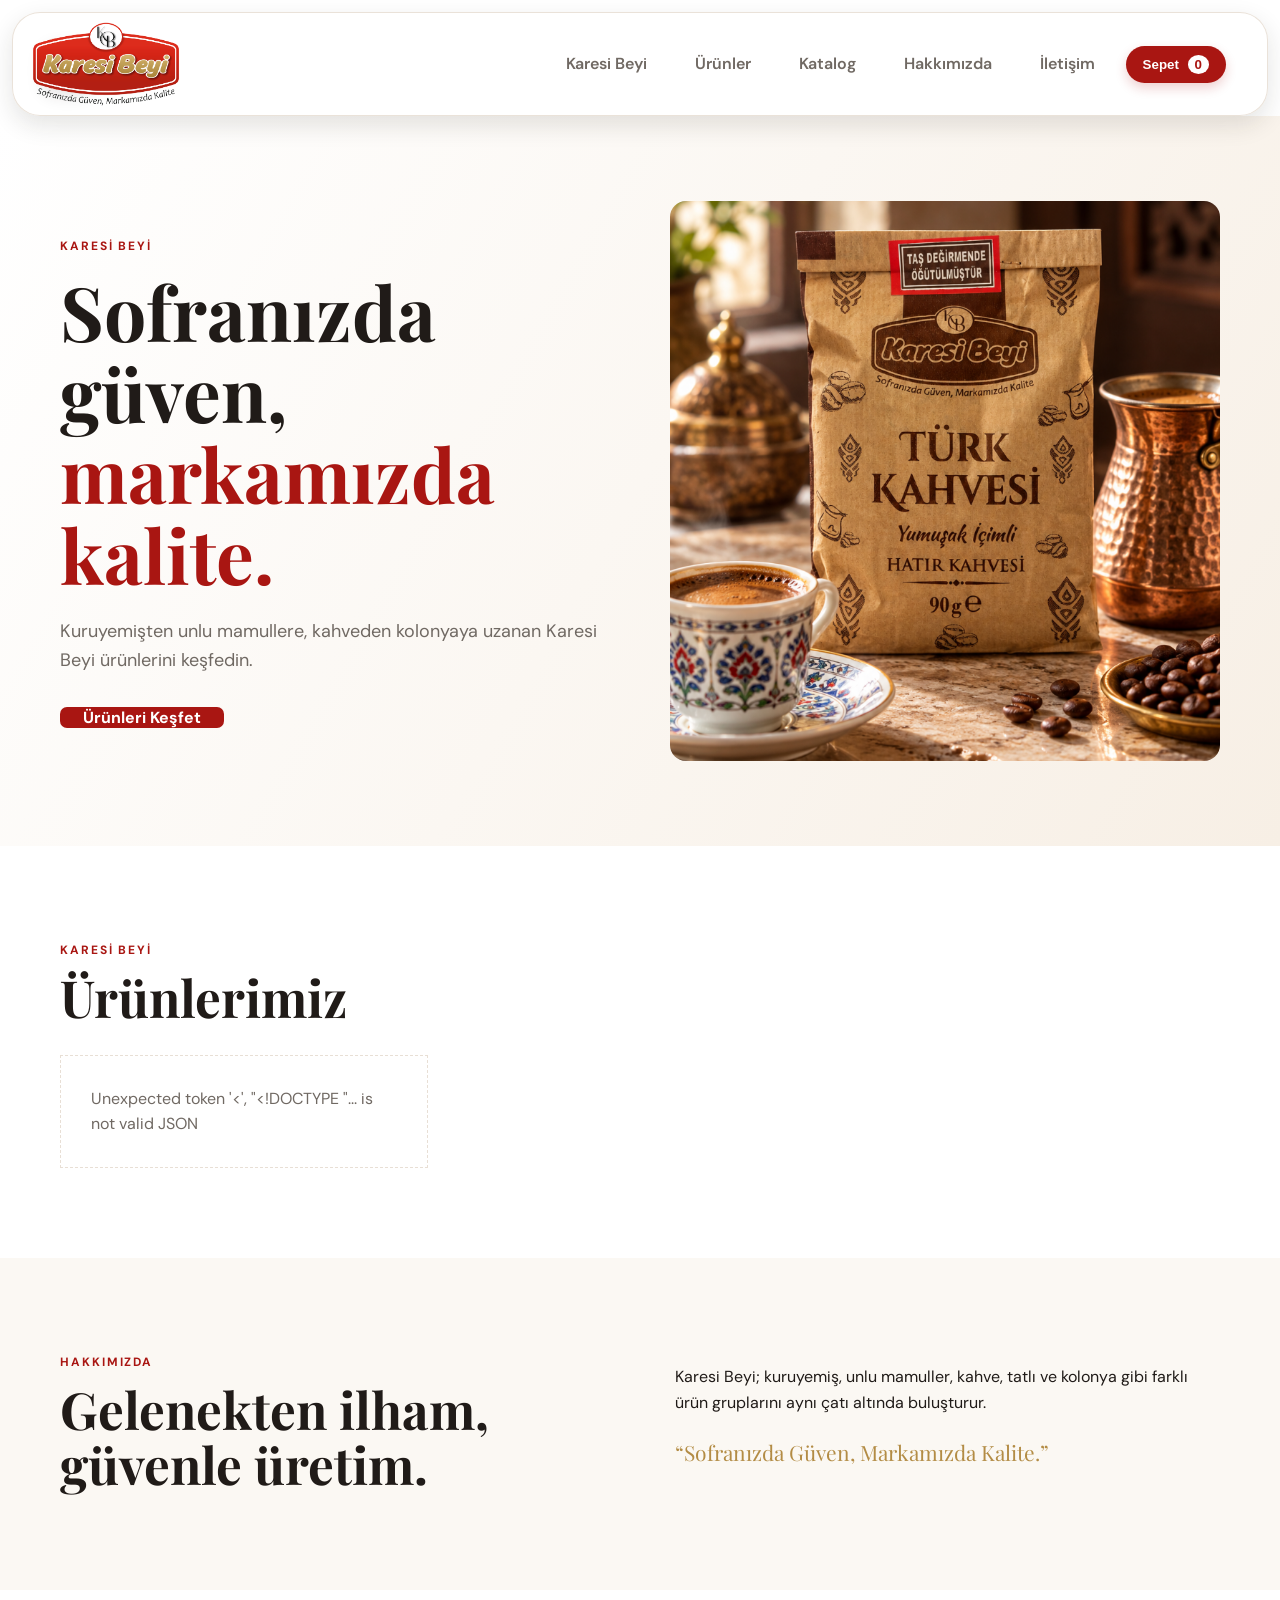
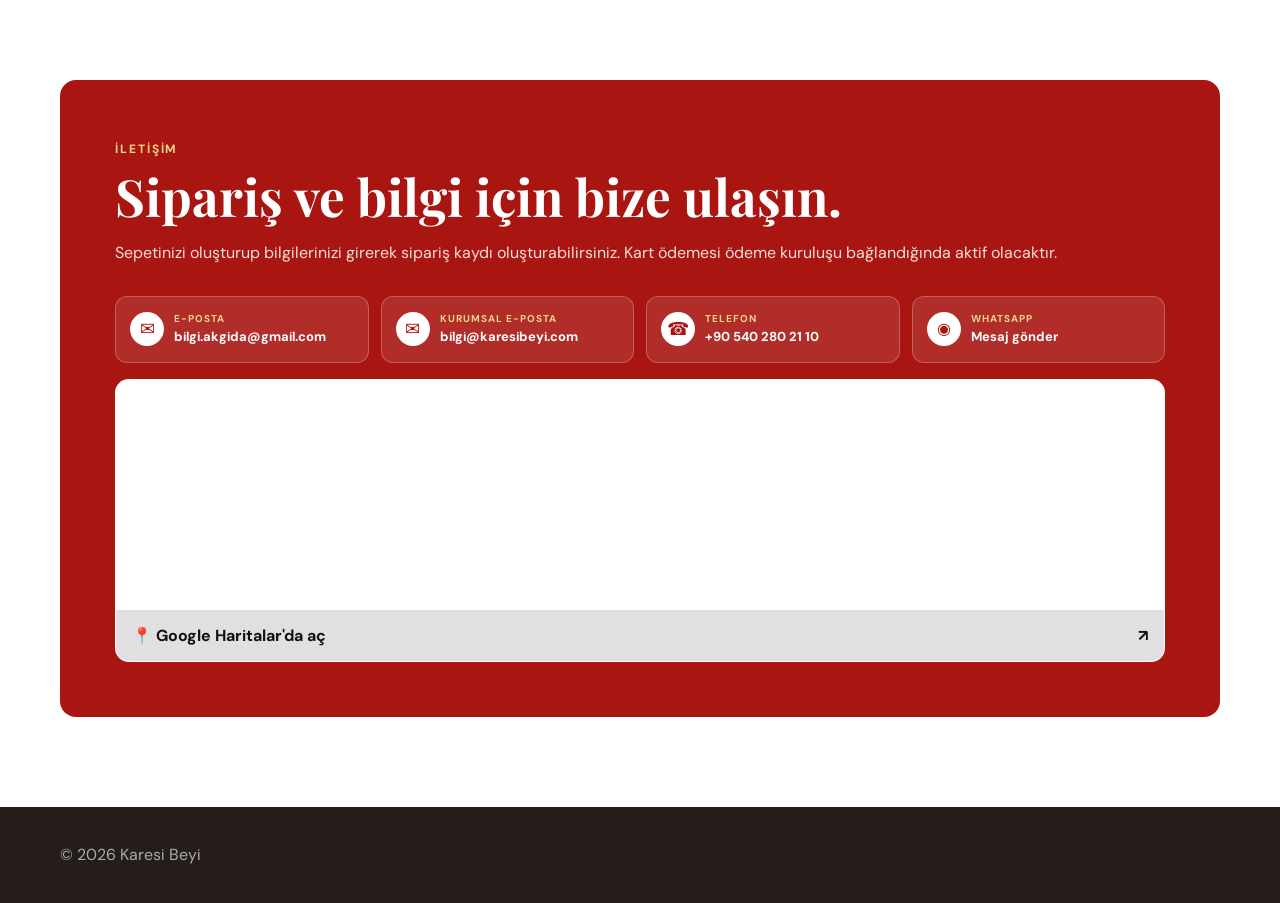
==== commit 21d236c7: "Replace homepage coffee image Co-authored-by: Copilot <223556219+Copilot@users.noreply.github.com>" ====
--- a/public/index.html
+++ b/public/index.html
@@ -35,7 +35,7 @@
       <p>Kuruyemişten unlu mamullere, kahveden kolonyaya uzanan Karesi Beyi ürünlerini keşfedin.</p>
       <a class="btn primary" href="#urunler">Ürünleri Keşfet</a>
     </div>
-    <img class="hero-img" src="assets/kuruyemisler/turk-kahvesi.jpeg" alt="Karesi Beyi Türk Kahvesi">
+    <img class="hero-img" src="assets/kuruyemisler/turk-kahvesi-hero.png" alt="Geleneksel Türk kahvesi yanında Karesi Beyi Türk kahvesi paketi">
   </div>
 </section>
 
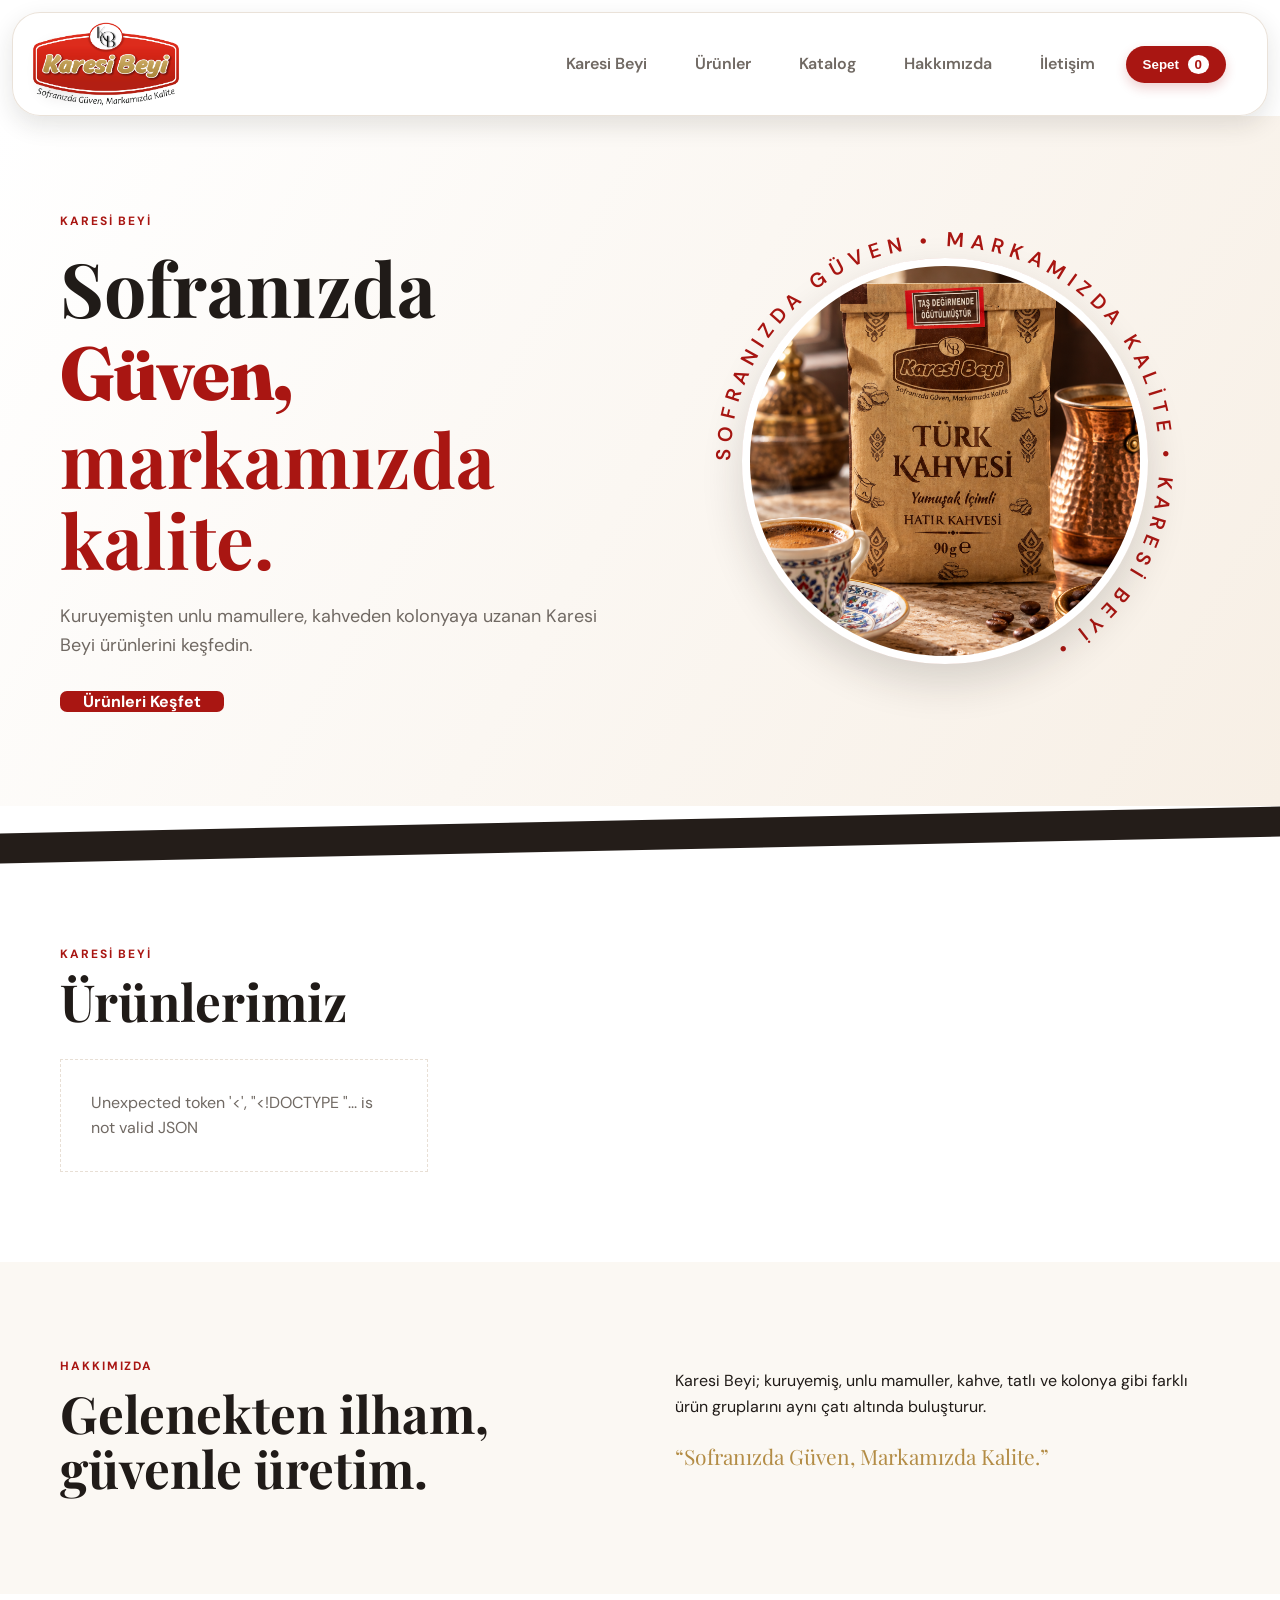
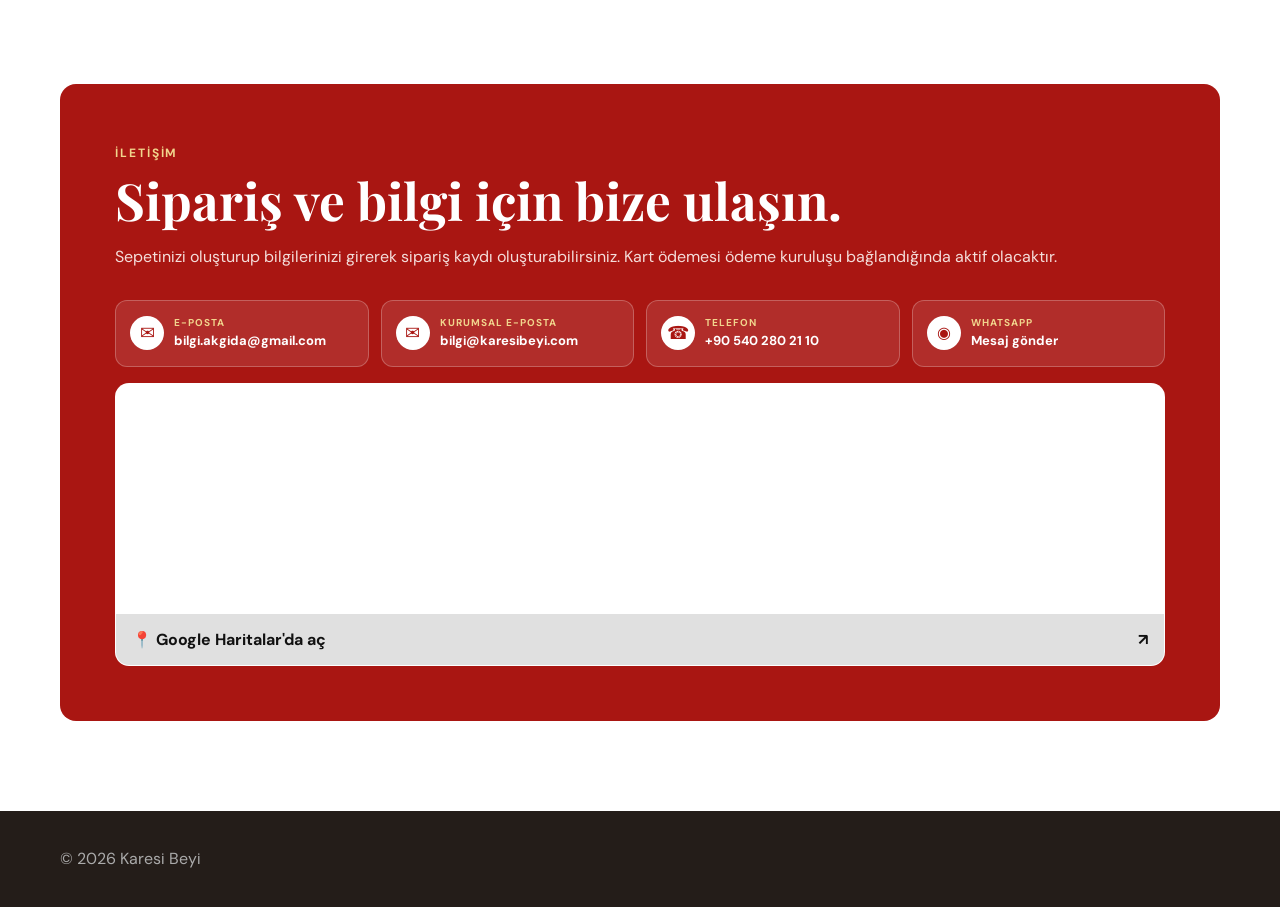
==== commit 2b740fff: "Modernize homepage slogan and product rails Co-authored-by: Copilot <223556219+Copilot@users.noreply" ====
--- a/public/index.html
+++ b/public/index.html
@@ -6,7 +6,7 @@
 <meta name="description" content="Karesi Beyi ürünleri. Kuruyemiş, unlu mamuller, kahve, helva, kolonya ve daha fazlası.">
 <title>Karesi Beyi | Sofranızda Güven, Markamızda Kalite</title>
 <link rel="icon" type="image/png" href="assets/KB.png">
-<link rel="stylesheet" href="style.css?v=map-link-black-20261013">
+<link rel="stylesheet" href="style.css?v=homepage-slogan-20261030b">
 </head>
 <body>
 <header class="site-header">
@@ -31,13 +31,45 @@
   <div class="container hero-grid">
     <div>
       <span class="eyebrow">Karesi Beyi</span>
-      <h1>Sofranızda güven,<br><strong>markamızda kalite.</strong></h1>
+      <h1 class="hero-slogan" aria-label="Sofranızda güven, markamızda kalite.">
+        Sofranızda
+        <span class="hero-slogan-reel" aria-hidden="true">
+          <span class="hero-slogan-track">
+            <span>Güven,</span>
+            <span>Erişte,</span>
+            <span>Mantı,</span>
+            <span>Tarhana,</span>
+            <span>Kurabiye,</span>
+            <span>Kuruyemiş,</span>
+            <span>Türk Kahvesi,</span>
+            <span>Helva,</span>
+            <span>Güven,</span>
+          </span>
+        </span><br>
+        <strong>markamızda kalite.</strong>
+      </h1>
       <p>Kuruyemişten unlu mamullere, kahveden kolonyaya uzanan Karesi Beyi ürünlerini keşfedin.</p>
       <a class="btn primary" href="#urunler">Ürünleri Keşfet</a>
     </div>
-    <img class="hero-img" src="assets/kuruyemisler/turk-kahvesi-hero.png" alt="Geleneksel Türk kahvesi yanında Karesi Beyi Türk kahvesi paketi">
+    <div class="hero-visual">
+      <div class="hero-seal" aria-hidden="true">
+        <svg viewBox="0 0 400 400" focusable="false">
+          <defs>
+            <path id="hero-seal-copy" d="M200,200 m-165,0 a165,165 0 1,1 330,0 a165,165 0 1,1 -330,0"/>
+          </defs>
+          <g class="ring">
+            <text><textPath href="#hero-seal-copy">SOFRANIZDA GÜVEN • MARKAMIZDA KALİTE • KARESİ BEYİ • </textPath></text>
+          </g>
+        </svg>
+      </div>
+      <img class="hero-img" src="assets/kuruyemisler/turk-kahvesi-hero.png" alt="Geleneksel Türk kahvesi yanında Karesi Beyi Türk kahvesi paketi">
+    </div>
   </div>
 </section>
+
+<div class="category-marquee" aria-hidden="true">
+  <div class="category-marquee-track" id="categoryMarquee"></div>
+</div>
 
 <section class="section" id="urunler">
   <div class="container">
@@ -124,6 +156,6 @@
 </div>
 
 <footer><div class="container">© <span id="year"></span> Karesi Beyi</div></footer>
-<script src="script.js?v=mobile-product-card-design-20261002"></script>
+<script src="script.js?v=homepage-slogan-20261030b"></script>
 </body>
 </html>
--- a/public/style.css
+++ b/public/style.css
@@ -1,7 +1,7 @@
-@import url('https://fonts.googleapis.com/css2?family=DM+Sans:wght@400;500;600;700&family=Playfair+Display:wght@600;700&display=swap');
+@import url('https://fonts.googleapis.com/css2?family=DM+Sans:wght@400;500;600;700&family=Fraunces:opsz,wght@9..144,500;9..144,800&family=Playfair+Display:wght@600;700&display=swap');
 
 :root{--red:#a91612;--dark:#241d19;--cream:#fbf8f3;--muted:#706963;--line:#e8dfd5}
-*{box-sizing:border-box}html{scroll-behavior:smooth}body{margin:0;color:#201b18;font-family:"DM Sans",Arial,sans-serif;line-height:1.6}
+*{box-sizing:border-box}html{overflow-x:hidden;scroll-behavior:smooth}body{margin:0;overflow-x:hidden;color:#201b18;font-family:"DM Sans",Arial,sans-serif;line-height:1.6}
 a{text-decoration:none;color:inherit}.container{width:min(1160px,calc(100% - 32px));margin:auto}
 .site-header{position:sticky;top:0;z-index:20;background:transparent;border:0;backdrop-filter:none;padding-top:12px}
 .nav-wrap{width:calc(100% - 24px);min-height:104px;display:flex;align-items:center;justify-content:space-between;padding:0 32px 0 28px;border:1px solid rgba(232,223,213,.9);border-radius:28px;background:rgba(255,255,255,.96);box-shadow:0 9px 24px rgba(36,29,25,.12);transition:min-height .25s ease}.brand{position:relative;z-index:2;display:inline-flex;align-items:center;color:var(--dark);transition:transform .25s ease}.brand:hover{transform:translateY(-2px)}.brand-mark{position:relative;display:grid;place-items:center;width:52px;height:52px;margin:0;border:1px solid #ead4c7;border-radius:15px;background:linear-gradient(145deg,#fff,#f8eee5);box-shadow:0 7px 16px rgba(36,29,25,.1);overflow:visible}.brand-mark img{position:absolute;z-index:3;width:190px;height:90px;max-width:none;object-fit:contain;display:block;transform:translate(35px,0)}.site-header.scrolled .nav-wrap{min-height:88px}.site-header.scrolled .brand-mark{width:42px;height:42px;margin:0;border-radius:12px}.site-header.scrolled .brand-mark img{width:170px;height:80px;transform:translate(35px,0)}.nav{display:flex;align-items:center;gap:14px;padding:7px 9px;border:0;border-radius:999px;background:transparent;font-weight:600;font-size:16px}
@@ -11,15 +11,20 @@
 .menu-toggle{display:none;border:0;background:#fff4f1;color:var(--red);border-radius:10px;padding:8px 11px;font-size:22px;cursor:pointer}.hero{background:linear-gradient(120deg,#fff,#f7efe5);padding:85px 0}
 .hero-grid{display:grid;grid-template-columns:1fr 1fr;gap:60px;align-items:center}
 .eyebrow,.kicker{color:var(--red);font-size:12px;letter-spacing:.16em;text-transform:uppercase;font-weight:700}
-.hero h1,h2{font-family:"Playfair Display",serif;line-height:1.08}.hero h1{font-size:clamp(45px,6vw,75px);margin:14px 0 22px}
+.hero h1,h2{font-family:"Playfair Display",serif;line-height:1.08}.hero h1{font-size:clamp(45px,6vw,75px);margin:14px 0 22px}.hero-slogan-reel{display:inline-block;height:1.2em;overflow:hidden;vertical-align:bottom;font-family:"Fraunces",Georgia,serif;font-weight:800;letter-spacing:-.025em}.hero-slogan-track{display:flex;flex-direction:column;animation:slogan-reel 19.2s steps(8,end) infinite}.hero-slogan-track>span{height:1.2em;line-height:1.2;white-space:nowrap}.hero-slogan-track>span:nth-child(8n+1){color:#a91612}.hero-slogan-track>span:nth-child(8n+2){color:#946516}.hero-slogan-track>span:nth-child(8n+3){color:#34735d}.hero-slogan-track>span:nth-child(8n+4){color:#66529a}.hero-slogan-track>span:nth-child(8n+5){color:#b04c71}.hero-slogan-track>span:nth-child(8n+6){color:#7b5526}.hero-slogan-track>span:nth-child(8n+7){color:#365f74}.hero-slogan-track>span:nth-child(8n){color:#c28a28}.hero-slogan strong{color:var(--red)}
 .hero h1 strong{color:var(--red)}.hero p{font-size:18px;color:var(--muted);max-width:560px;margin-bottom:30px}
-.hero-img{width:100%;max-height:560px;object-fit:cover;border-radius:16px}.btn{border:0;min-height:50px;padding:0 23px;border-radius:7px;font-weight:700;cursor:pointer}
+.hero-visual{position:relative;display:grid;place-items:center;width:min(100%,520px);aspect-ratio:1;margin:auto}.hero-visual::before{position:absolute;inset:11%;border:1px solid rgba(169,22,18,.2);border-radius:50%;content:""}.hero-seal{position:absolute;inset:0;animation:seal-spin 36s linear infinite}.hero-seal svg{display:block;width:100%;height:100%}.hero-seal text{fill:var(--red);font:600 15.5px "DM Sans",Arial,sans-serif;letter-spacing:.32em}.hero-visual .hero-img{position:relative;z-index:1;width:78%;height:78%;max-height:none;aspect-ratio:1;object-fit:cover;border:8px solid #fff;border-radius:50%;box-shadow:0 18px 42px rgba(36,29,25,.16)}.btn{border:0;min-height:50px;padding:0 23px;border-radius:7px;font-weight:700;cursor:pointer}
+.category-marquee{overflow:hidden;margin:14px -2vw 0;padding:15px 0;transform:rotate(-1.2deg);background:var(--dark);color:#fff}.category-marquee-track{display:flex;width:max-content;animation:category-marquee 30s linear infinite}.category-marquee-track span{padding:0 24px;font-family:"Playfair Display",serif;font-size:clamp(20px,3vw,30px);white-space:nowrap}.category-marquee-track span::after{margin-left:48px;color:#c49b58;content:"•"}
+@keyframes slogan-reel{to{transform:translateY(-9.6em)}}
+@keyframes seal-spin{to{transform:rotate(360deg)}}
+@keyframes category-marquee{to{transform:translateX(-50%)}}
 .primary{background:var(--red);color:#fff}.full{width:100%}.section{padding:90px 0}.muted{background:var(--cream)}
 .heading{display:flex;justify-content:space-between;align-items:end;gap:30px;margin-bottom:22px}.heading p{max-width:430px;color:var(--muted)}
 h2{font-size:clamp(34px,4vw,52px);margin:8px 0}.product-grid{display:grid;grid-template-columns:repeat(3,1fr);gap:20px}
-.product-grid{display:grid;gap:28px}.product-rail{min-width:0;padding:25px;border:1px solid var(--line);border-radius:20px;background:linear-gradient(135deg,#fff 0%,#fbf7f1 100%);box-shadow:0 12px 30px rgba(36,29,25,.06)}.rail-heading{display:flex;align-items:center;gap:14px;min-height:40px;margin-bottom:18px}.rail-heading h3{font-family:"Playfair Display",serif;font-size:29px;line-height:1.15;white-space:nowrap;margin:0}.rail-heading span{color:var(--red);font-size:11px;line-height:1.2;font-weight:700;letter-spacing:.13em;text-transform:uppercase;white-space:nowrap}.rail-window{overflow:hidden;margin:0;border-radius:12px}.rail-track{display:flex;gap:20px;width:max-content;animation:rail-slide 28s linear infinite}.rail-duplicate{display:contents}.single-product .rail-track{width:100%;animation:none}.product-rail:hover .rail-track{animation-play-state:paused}.category-empty{padding:28px 20px;border:1px dashed var(--line);border-radius:12px;color:var(--muted);text-align:center}
+.product-grid{display:grid;gap:28px}.product-rail{position:relative;min-width:0;padding:25px;border:1px solid var(--line);border-radius:20px;background:linear-gradient(135deg,#fff 0%,#fbf7f1 100%);box-shadow:0 12px 30px rgba(36,29,25,.06)}.rail-heading{display:flex;align-items:center;justify-content:space-between;gap:14px;min-height:40px;margin-bottom:18px}.rail-heading h3{font-family:"Playfair Display",serif;font-size:29px;line-height:1.15;white-space:nowrap;margin:0}.rail-controls{display:flex;flex:0 0 auto;gap:7px}.rail-controls button{display:grid;place-items:center;width:36px;height:36px;border:1px solid var(--line);border-radius:50%;background:#fff;color:var(--red);font-size:22px;line-height:1;cursor:pointer;transition:background .2s ease,color .2s ease,border-color .2s ease}.rail-controls button:hover:not(:disabled){border-color:var(--red);background:var(--red);color:#fff}.rail-controls button:disabled{opacity:.4;cursor:not-allowed}.rail-window{overflow-x:auto;overflow-y:hidden;margin:0;border-radius:12px;scroll-behavior:smooth;scroll-snap-type:x mandatory;scrollbar-width:none;overscroll-behavior-x:contain}.rail-window::-webkit-scrollbar{display:none}.rail-track{display:flex;gap:20px;width:max-content;animation:none}.rail-track>.product-card{scroll-snap-align:start}.single-product .rail-track{width:100%;animation:none}.category-empty{padding:28px 20px;border:1px dashed var(--line);border-radius:12px;color:var(--muted);text-align:center}
+.rail-pagination{position:absolute;z-index:2;right:35px;bottom:33px;left:35px;display:flex;justify-content:center;align-items:center;gap:6px;min-height:22px;pointer-events:none}.rail-page-dot{display:block;width:6px;height:6px;flex:0 0 6px;border-radius:50%;background:#c8c1ba;opacity:.75;transition:width .2s ease,background-color .2s ease,opacity .2s ease}.rail-page-dot.active{width:16px;flex-basis:16px;border-radius:999px;background:var(--red);opacity:1}
 @keyframes rail-slide{from{transform:translateX(0)}to{transform:translateX(calc(-50% - 10px))}}
-.product-card{display:flex;flex-direction:column;flex:0 0 300px;height:515px;border:1px solid var(--line);background:#fff;box-shadow:0 8px 24px rgba(36,29,25,.05)}.product-img{height:270px;flex:0 0 270px;background:#f5f1ec;overflow:hidden}
+.product-card{display:flex;flex-direction:column;flex:0 0 300px;height:515px;border:1px solid var(--line);background:#fff;box-shadow:0 8px 24px rgba(36,29,25,.05);transition:transform .35s ease,box-shadow .35s ease}.product-card:hover{transform:translateY(-5px);box-shadow:0 14px 30px rgba(36,29,25,.12)}.rail-window.has-pagination .product-card{height:551px}.rail-window.has-pagination .product-info{height:281px;flex-basis:281px;padding-bottom:44px}.product-img{height:270px;flex:0 0 270px;background:#f5f1ec;overflow:hidden}
 .product-img img{width:100%;height:100%;object-fit:cover}.product-info{display:flex;flex:0 0 245px;flex-direction:column;height:245px;padding:18px}.product-info small{color:var(--red);font-weight:700;text-transform:uppercase}
 .product-info h3{min-height:58px;font-family:"Playfair Display",serif;font-size:23px;line-height:1.25;margin:5px 0}.product-description{height:44px;overflow:hidden;color:var(--muted);font-size:14px}
 .price{height:28px;font-weight:700;font-size:18px;margin:12px 0}.add{width:100%;margin-top:auto;border:1px solid var(--red);background:#fff;color:var(--red);padding:11px;border-radius:6px;font-weight:700;cursor:pointer}
@@ -44,3 +49,8 @@
 @media(max-width:550px){.brand-mark{width:52px;height:52px;margin:0;border-radius:15px}.brand-mark img{width:165px;height:78px;transform:translate(35px,0)}.site-header.scrolled .brand-mark{width:42px;height:42px;margin:0}.site-header.scrolled .brand-mark img{width:150px;height:70px;transform:translate(35px,0)}.product-grid{gap:18px}.product-rail{width:100%;overflow:hidden;padding:16px;border-radius:15px}.rail-heading{align-items:flex-start;flex-direction:row;justify-content:space-between;gap:8px;min-height:34px;margin-bottom:14px}.rail-heading h3{max-width:65%;overflow:hidden;font-size:23px;text-overflow:ellipsis;white-space:nowrap}.rail-heading span{font-size:9px;text-align:right}.rail-window{width:100%;overflow-x:auto;overflow-y:hidden;touch-action:pan-x;overscroll-behavior-x:contain;-webkit-overflow-scrolling:touch;scrollbar-width:none}.rail-window::-webkit-scrollbar{display:none}.rail-track{display:flex;gap:12px;width:max-content;animation:rail-slide 26s linear infinite;scroll-snap-type:x proximity}.rail-track>.product-card{scroll-snap-align:start}.rail-duplicate{display:contents}.single-product .rail-track{display:flex;width:100%;animation:none}.product-card{flex:0 0 calc(100vw - 72px);width:calc(100vw - 72px);height:485px}.product-img{height:240px;flex-basis:240px}.product-info{flex-basis:245px;height:245px;padding:16px}.contact{padding:30px 22px}.contact-details{grid-template-columns:1fr}.contact-item strong{font-size:12px}}
 @media(max-width:550px){.hero{padding:40px 0}.hero h1{font-size:clamp(38px,10vw,44px);margin:12px 0 16px}.hero p{font-size:16px;margin-bottom:22px}.hero-img{height:360px;max-height:none;object-fit:cover}.section{padding:64px 0}.product-card{flex-basis:calc(100vw - 92px);width:calc(100vw - 92px);height:455px}.product-img{height:210px;flex-basis:210px}.product-info{height:245px;flex-basis:245px}.rail-window{touch-action:pan-x pan-y}.rail-window.user-interacting .rail-track{animation-play-state:paused!important}}
 @media(max-width:550px){.product-rail{container-type:inline-size;padding:0;border:0;border-radius:0;background:transparent;box-shadow:none}.rail-heading{margin:0 2px 12px}.rail-heading h3{font-size:21px}.rail-window{width:100%;overflow-x:auto;overflow-y:hidden;border-radius:16px;scroll-snap-type:x mandatory}.rail-track{gap:12px;width:max-content;animation:none}.product-card{flex:0 0 calc(100cqw - 2px);width:calc(100cqw - 2px);height:auto;min-width:0;overflow:hidden;border:1px solid #e9e3dc;border-radius:16px;background:#fff;box-shadow:0 5px 18px rgba(36,29,25,.08);scroll-snap-align:start}.product-img{height:220px;flex:0 0 220px;padding:0;background:transparent}.product-img img{display:block;width:100%;height:100%;border-radius:0;object-fit:cover}.product-info{height:auto;min-height:0;flex:1 0 auto;padding:14px 16px 16px}.product-info small{color:#8a7c70;font-size:10px;letter-spacing:.1em}.product-info h3{min-height:0;margin:5px 0 7px;color:var(--dark);font-size:20px;line-height:1.25}.product-description{display:-webkit-box;height:auto;max-height:38px;margin:0 0 5px;overflow:hidden;font-size:12px;line-height:1.5;-webkit-box-orient:vertical;-webkit-line-clamp:2}.price{height:auto;margin:8px 0 12px;color:var(--dark);font-size:19px}.add{margin-top:0;padding:11px 12px;border:0;border-radius:10px;background:var(--red);color:#fff;font-size:14px;transition:background .2s ease}.add:hover{background:#86110e;color:#fff}.add:disabled{background:#f0eeeb;color:#89837d;border:0;opacity:1}.rail-window.user-interacting .rail-track{animation-play-state:paused!important}}
+@media(max-width:550px){.rail-pagination{right:10px;bottom:8px;left:10px}.rail-window.has-pagination .product-card{height:auto}.rail-window.has-pagination .product-info{height:auto;flex-basis:auto;padding-bottom:48px}}
+@media(max-width:800px){.hero-visual{width:min(82%,420px)}}
+@media(max-width:550px){.hero-visual{width:min(100%,380px)}.hero-visual .hero-img{width:78%;height:78%}.category-marquee{margin-top:0;padding:12px 0}.category-marquee-track span{padding:0 16px}.category-marquee-track span::after{margin-left:32px}.rail-heading{align-items:center}.rail-heading h3{max-width:calc(100% - 82px)}.rail-controls button{width:32px;height:32px;font-size:20px}}
+.rail-track{animation:none}
+@media(prefers-reduced-motion:reduce){.hero-slogan-track,.hero-seal,.category-marquee-track{animation:none!important}.rail-window{scroll-behavior:auto}.product-card:hover{transform:none}}
